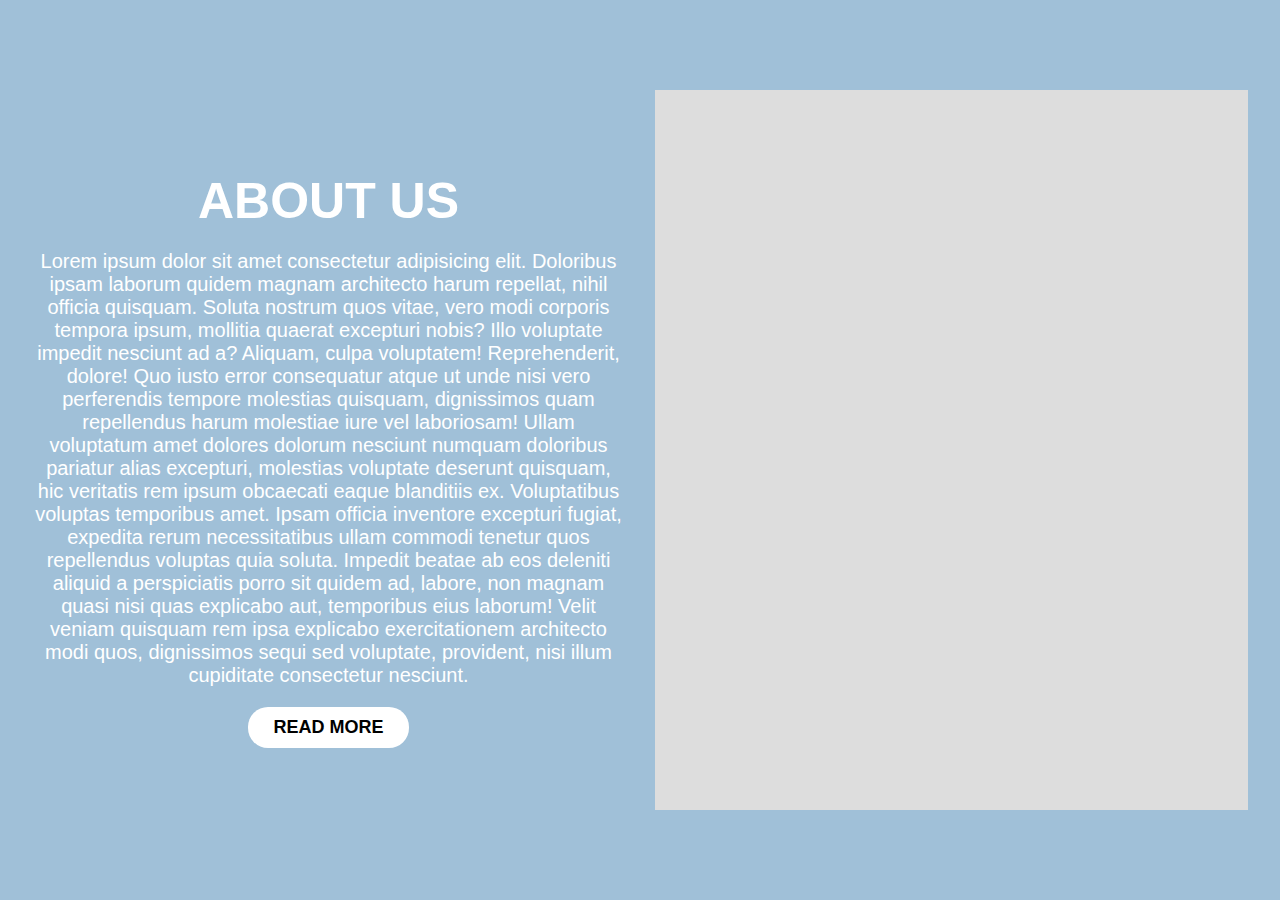
==== about.html @ 5fa44718 "initialize repository" ====
<!DOCTYPE html>
<html lang="en">
<head>
    <meta charset="UTF-8">
    <meta name="viewport" content="width=device-width, initial-scale=1.0">
    <title>Services</title>
    <!-- Styles -->
    <!-- general style -->
    <link rel="stylesheet" href="styles/style.css">

    <!-- Script Js -->
    
</head>
<body>
    <div class="wrapper about">
        <aside class="text">
            <h1>ABOUT US</h1>
            <p>Lorem ipsum dolor sit amet consectetur adipisicing elit. Doloribus ipsam laborum quidem magnam architecto harum repellat, nihil officia quisquam. Soluta nostrum quos vitae, vero modi corporis tempora ipsum, mollitia quaerat excepturi nobis? Illo voluptate impedit nesciunt ad a? Aliquam, culpa voluptatem! Reprehenderit, dolore! Quo iusto error consequatur atque ut unde nisi vero perferendis tempore molestias quisquam, dignissimos quam repellendus harum molestiae iure vel laboriosam! Ullam voluptatum amet dolores dolorum nesciunt numquam doloribus pariatur alias excepturi, molestias voluptate deserunt quisquam, hic veritatis rem ipsum obcaecati eaque blanditiis ex. Voluptatibus voluptas temporibus amet. Ipsam officia inventore excepturi fugiat, expedita rerum necessitatibus ullam commodi tenetur quos repellendus voluptas quia soluta. Impedit beatae ab eos deleniti aliquid a perspiciatis porro sit quidem ad, labore, non magnam quasi nisi quas explicabo aut, temporibus eius laborum! Velit veniam quisquam rem ipsa explicabo exercitationem architecto modi quos, dignissimos sequi sed voluptate, provident, nisi illum cupiditate consectetur nesciunt.</p>
            
            <button id="more">READ MORE</button>
        </aside>
        <div class="image_right">
            <div class="graphic">

            </div>
        </div>
    </div>
</body>
</html>
---- styles/style.css ----
*,*::before,
*::after{
    padding: 0;
    margin: 0;
    list-style: none;
    text-decoration: none;
    box-sizing: border-box;
}
:root{
    --body-color:#A0C0D8;
    --background-color:#fff;
    --text-color:#fff;
    --line-color:#000;
    --move-line-color:#fff;
    --icon-bg-color:#fff;
    --search-bg:#252839;
}
body{
    font-family: Arial, Helvetica, sans-serif;
    background-color: var(--body-color);
}

/* header */
.logo{

}
header{
    padding: 10px;
    display: flex;
    max-width: 1400px;
    margin: 0 auto;
    align-items: center;
    width: 100%;
    justify-content: space-around;
}
.search{
    flex-basis: 30%;
    background-color: var(--search-bg);
    display: flex;
    padding: 1px 5px;
    align-items: center;
    border-radius: 20px;
    gap: 5px;
    justify-content: space-around;
}
.search_icon{
    background-color: var(--icon-bg-color);
    padding: 5px;
    clip-path: circle();

}
.search input{
    width: 90%;
    background-color: transparent;
    border: none;
    outline: none;
    color: var(--text-color);
    padding: 1px;

}
.search i{
    color: var(--line-color);
    font-size: 14px;
}
header nav ul{
    display: flex;
    border-left: 1px solid black;
    height: 30px;
    position: relative;
    align-items: center;
}
header nav ul li{
    margin:0 20px;
}
header nav ul li a{
    color: var(--line-color);
    font-weight: bold;
}

.bar{
    display: none;
}


@media only screen and (max-width:900px){
    .bar{
        display: block;
        z-index: 5;
        position: absolute;
        right: 20px;
    }
    header nav{
        top: 0;
        opacity: 0;
        position: absolute;
        background-color: #ddd;
        display: flex;
        align-items:baseline;
        justify-content: center;
        width: 100%;
        line-height: 40px;
        height: 100%;
        transition: opacity 500ms ease-in-out; /* Transition effect for opacity change */
        z-index: 1;
    }
    header nav ul{
        display: flex;
        flex-direction: column;
        margin-top: 160px;
    }
    header nav ul li{
        margin:0 20px;
    }
    header nav ul li a{
        color: var(--line-color);
        font-weight: bold;
    }
    .search{
        position: absolute;
        z-index: 4;
        opacity: 0;
        top: 100px;
    }
    header{
        justify-content: space-around;
    }
}
/* Resets */

i{
    cursor: pointer;
}
button,
input[type="submit"]{
    cursor: pointer;
}
.underline{
    text-decoration: underline;
}
.center{
    text-align: center;
    width: 100%;
}
.wrapper{
    width: 95%;
    max-width: 1400px;
    margin: 0 auto;
}
.main_wrapper{
    margin: 0 auto;
}

/* About us */
.about{
    color: var(--text-color);
    height: 100vh;
    text-align: center;
    display: flex;
    align-items: center;
}
.text{
    width: 50%;
}
.text > *{
    margin-top: 20px;
}
.text h1{
    font-size: 50px;
}
.text p{
    font-size: 20px;
}
.image_right{
    margin-left: 30px;
    height: 80%;
    background-color: #ddd;
    width: 50%;
}
#more{
    background-color: var(--background-color);
    border: none;
    font-size: 18px;
    padding: 10px 25px;
    font-weight: bold;
    border-radius: 20px;
}


/* Contact */
.contact_wrapper{
    position: relative;
    background-color: #ddd;
    width: 85%;
    max-width: 1000px;
    padding: 30px 50px;
    max-height: max-content;
    border-radius: 25px;
    margin: 60px auto;
}
.contact_box{
    display: flex;
    flex-wrap: wrap;
}
.margin{
    width: 50%;
    min-width: 340px;
    padding: 0 40px;
}
.contact_side{
    margin-top: 35%;
    height: max-content;
}
/* img */
.contact_side img{
    width: 46%;
    top: 0px;
    height: 50%;
    object-fit: cover;
    position: absolute;
}
.contact_box > p{
    font-size: 18px;
}
.contact_wrapper > h1{
    font-size: 42px;
}
.contact_form{
    margin: 30px 0;
}
.contact_form label{
    display: block;
    margin: 8px 0;
}
.contact_form input:not(input[type="submit"]),
.contact_form textarea{
    width: 100%;
    border: none;
    outline: none;
    resize: none;
    border-radius: 20px;
    padding: 10px;
}
.contact_form input[type="submit"]{
    margin: 0 auto;
    display: block;
    background-color: #fff;
    border: none;
    margin-top: 30px;
    padding: 10px 35px;
    font-size: 16px;
    font-weight: bold;
    transition: transform 500ms ease-in-out;
    border-radius: 20px;
}
.contact_form input[type="submit"]:hover{
    transform: scale(1.1);
}
.contact_side *:not(.contact_side *:last-child){
    margin-bottom: 20px;
}
.horizontal_line{
    width:5px;
    border-radius: 30px;
    margin-right: 30px;
    margin-top: 70px;
    height: 300px;
    background-color: brown;
}
.contact_info > div{
    display: flex;
    gap: 20px;
}
.contact_info > div i{
    background-color: #fff;
    border-radius: 50px;
    padding-top:8px;
    height:30px;
    text-align: center;
    width:30px;
    transition: all 400ms ease-in-out;
}
.contact_info > div i:hover{
    padding: 30px;
    background-color: orange;
    height: 30px;
    color: #fff;
    width: 30px;
}
@media only screen and (max-width:900px) {
    .horizontal_line{
        display: none;
    }
    .margin{
        width: 100%;
        padding: 0;
        min-width: 100%;
    }
    .contact_side img{
        width: 100%;
        top: -120px;
        height: 50%;
        object-fit: cover;
        position: relative;
    }
}
@media only screen and (max-width:450px) {
    .contact_wrapper{
        width: 95%;
        padding: 30px 20px;
    }
    .margin{
        margin-top: 10px;
    }
    .contact_wrapper h1{
        font-size: 30px;
    }
    .contact_side img{
        top: 0px;
    }
}
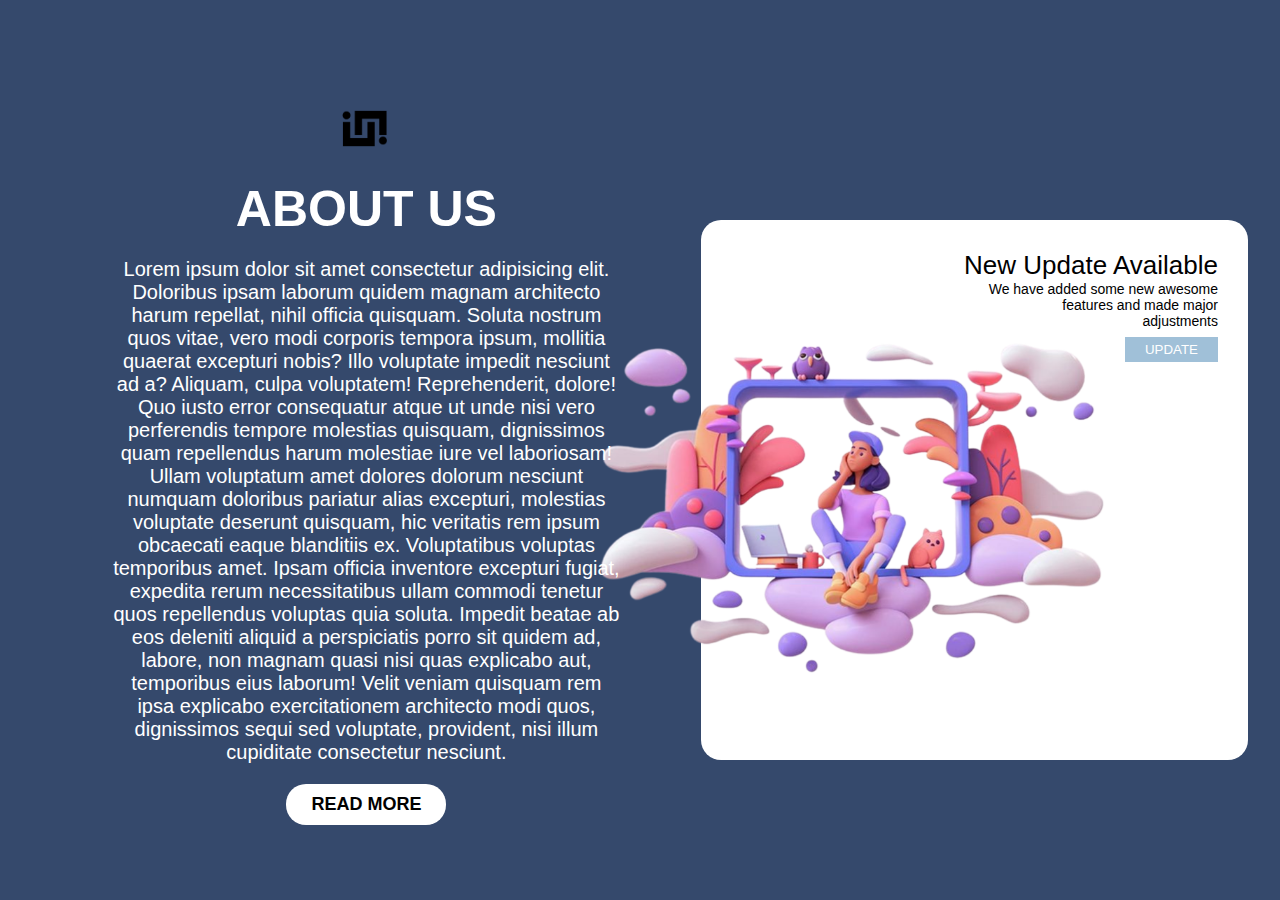
==== commit 54f5f0a2: "with about page" ====
--- a/about.html
+++ b/about.html
@@ -3,25 +3,33 @@
 <head>
     <meta charset="UTF-8">
     <meta name="viewport" content="width=device-width, initial-scale=1.0">
-    <title>Services</title>
+    <title>About</title>
     <!-- Styles -->
     <!-- general style -->
     <link rel="stylesheet" href="styles/style.css">
-
+    <link rel="stylesheet" href="styles/about.css">
     <!-- Script Js -->
     
 </head>
 <body>
     <div class="wrapper about">
         <aside class="text">
+            <div class="logo">
+                <img src="img/logo.png" alt="">
+            </div>
             <h1>ABOUT US</h1>
             <p>Lorem ipsum dolor sit amet consectetur adipisicing elit. Doloribus ipsam laborum quidem magnam architecto harum repellat, nihil officia quisquam. Soluta nostrum quos vitae, vero modi corporis tempora ipsum, mollitia quaerat excepturi nobis? Illo voluptate impedit nesciunt ad a? Aliquam, culpa voluptatem! Reprehenderit, dolore! Quo iusto error consequatur atque ut unde nisi vero perferendis tempore molestias quisquam, dignissimos quam repellendus harum molestiae iure vel laboriosam! Ullam voluptatum amet dolores dolorum nesciunt numquam doloribus pariatur alias excepturi, molestias voluptate deserunt quisquam, hic veritatis rem ipsum obcaecati eaque blanditiis ex. Voluptatibus voluptas temporibus amet. Ipsam officia inventore excepturi fugiat, expedita rerum necessitatibus ullam commodi tenetur quos repellendus voluptas quia soluta. Impedit beatae ab eos deleniti aliquid a perspiciatis porro sit quidem ad, labore, non magnam quasi nisi quas explicabo aut, temporibus eius laborum! Velit veniam quisquam rem ipsa explicabo exercitationem architecto modi quos, dignissimos sequi sed voluptate, provident, nisi illum cupiditate consectetur nesciunt.</p>
             
             <button id="more">READ MORE</button>
         </aside>
         <div class="image_right">
+            <div class="txt">
+                <h4>New Update Available</h4>
+                <p>We have added some new awesome <br> features and made major <br> adjustments</p>
+                <button id="update" class="update_btn">UPDATE</button>
+            </div>
             <div class="graphic">
-
+                <img src="img/about.png" alt="">
             </div>
         </div>
     </div>
--- a/styles/style.css
+++ b/styles/style.css
@@ -9,6 +9,7 @@
 :root{
     --body-color:#A0C0D8;
     --background-color:#fff;
+    --about-bg-color:#35496C;
     --text-color:#fff;
     --line-color:#000;
     --move-line-color:#fff;
@@ -21,11 +22,11 @@
 }
 
 /* header */
-.logo{
-
+.logo img{
+    height: 60px;
 }
 header{
-    padding: 10px;
+    padding: 20px 10px;
     display: flex;
     max-width: 1400px;
     margin: 0 auto;
@@ -83,6 +84,10 @@
 
 
 @media only screen and (max-width:900px){
+    .logo{
+        position: absolute;
+        left: 0;
+    }
     .bar{
         display: block;
         z-index: 5;
@@ -92,15 +97,15 @@
     header nav{
         top: 0;
         opacity: 0;
-        position: absolute;
-        background-color: #ddd;
+        position: fixed;
+        background-color: var(--background-color);
         display: flex;
         align-items:baseline;
         justify-content: center;
         width: 100%;
         line-height: 40px;
-        height: 100%;
-        transition: opacity 500ms ease-in-out; /* Transition effect for opacity change */
+        height: 100vh;
+        transition: opacity 500ms ease-in-out;
         z-index: 1;
     }
     header nav ul{
@@ -148,41 +153,6 @@
 }
 .main_wrapper{
     margin: 0 auto;
-}
-
-/* About us */
-.about{
-    color: var(--text-color);
-    height: 100vh;
-    text-align: center;
-    display: flex;
-    align-items: center;
-}
-.text{
-    width: 50%;
-}
-.text > *{
-    margin-top: 20px;
-}
-.text h1{
-    font-size: 50px;
-}
-.text p{
-    font-size: 20px;
-}
-.image_right{
-    margin-left: 30px;
-    height: 80%;
-    background-color: #ddd;
-    width: 50%;
-}
-#more{
-    background-color: var(--background-color);
-    border: none;
-    font-size: 18px;
-    padding: 10px 25px;
-    font-weight: bold;
-    border-radius: 20px;
 }
 
 
--- a/styles/about.css
+++ b/styles/about.css
@@ -0,0 +1,152 @@
+
+/* About us */
+body{
+    background-color: var(--about-bg-color);
+}
+.about{
+    color: var(--text-color);
+    height: 100vh;
+    text-align: center;
+    display: flex;
+    align-items: center;
+}
+.text{
+    width: 50%;
+    padding: 30px;
+    margin: 0 50px;
+}
+.text > *{
+    margin-top: 20px;
+}
+.text h1{
+    font-size: 50px;
+}
+.text p{
+    font-size: 20px;
+}
+.image_right{
+    background-color: var(--background-color);
+    border-radius: 20px;
+    height: 70vh;
+    margin-top: 50px;
+    z-index: -1;
+    width: 45%;
+    position: relative;
+}
+.image_right .graphic{
+    position: relative;
+    width: 900px;
+    left: -220px;
+    z-index: -1;
+    top: 40px;
+    height: 300px;
+}
+.image_right .txt{
+    color: var(--line-color);
+    position: absolute;
+    right: 0;
+    padding: 30px;
+    text-align: right;
+}
+.image_right .txt h4{
+    font-size: 26px;
+    font-weight: 500;
+}
+.image_right .txt p{
+    font-size: 14px;
+}
+.image_right .txt .update_btn{
+    padding: 5px 20px;
+    background-color:var(--body-color) ;
+    border: none;
+    color: var(--text-color);
+    margin-top: 8px;
+}
+.image_right .graphic img{
+    position: absolute;
+    top: 0;
+    left: 0;
+    width: 100%;
+    object-fit:contain ;
+}
+#more{
+    background-color: var(--background-color);
+    border: none;
+    font-size: 18px;
+    padding: 10px 25px;
+    font-weight: bold;
+    border-radius: 20px;
+}
+@media only screen and (max-width:1600px){
+    .image_right .graphic{
+        width: 850px;
+    }
+}
+@media only screen and (max-width:1400px){
+    .image_right .graphic{
+        width: 800px;
+    }
+
+}
+@media only screen and (max-width:1300px){
+    .image_right .graphic{
+        width: 700px;
+        top: 60px;
+    }
+    .image_right {
+        height: 60vh;
+        margin-top:80px;
+    }
+
+}
+@media only screen and (max-width:1080px){
+    .about{
+        height: 100%;
+        flex-direction: column-reverse;
+    }
+    .image_right{
+        width: 100%;
+        height: max-content;
+    }
+    .image_right .graphic{
+        position: relative;
+        width: 100%;
+        left: 0px;
+        top: 40px;
+        height: fit-content;
+    }
+    .image_right .graphic img{
+        position: relative;
+        width: 100%;
+        left: 0px;
+        min-width: 300px;
+    }
+    .logo{
+        display: block;
+        width: 100%;
+        position: relative;
+    }
+    .text{
+        width: 100%;
+        padding: 30px;
+        margin: -50px 50px;
+    }
+}
+@media only screen and (max-width:500px){
+    .image_right .txt{
+        text-align: center;
+        padding: 60px;
+        position: relative;
+    }
+    .image_right .txt h4{
+        font-size: 30px;
+        width: 100%;
+        font-weight: 500;
+    }
+    .image_right .txt p{
+        font-size: 16px;
+    }
+    .image_right .graphic img{
+        display: none;
+    }
+}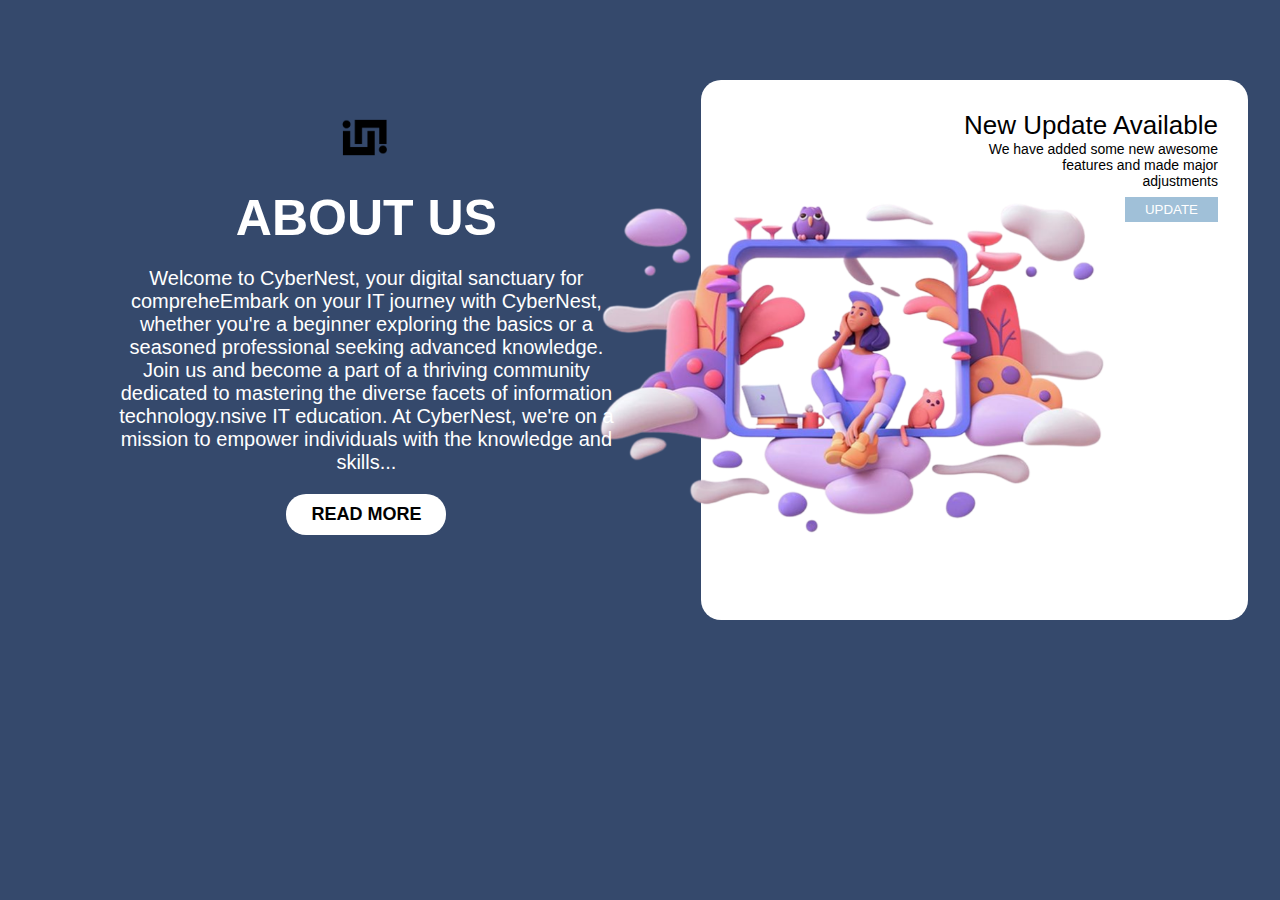
==== commit 83147201: "add service page" ====
--- a/about.html
+++ b/about.html
@@ -15,10 +15,12 @@
     <div class="wrapper about">
         <aside class="text">
             <div class="logo">
-                <img src="img/logo.png" alt="">
+                <a href="index.html">
+                    <img src="img/logo.png" alt="">
+                </a>
             </div>
             <h1>ABOUT US</h1>
-            <p>Lorem ipsum dolor sit amet consectetur adipisicing elit. Doloribus ipsam laborum quidem magnam architecto harum repellat, nihil officia quisquam. Soluta nostrum quos vitae, vero modi corporis tempora ipsum, mollitia quaerat excepturi nobis? Illo voluptate impedit nesciunt ad a? Aliquam, culpa voluptatem! Reprehenderit, dolore! Quo iusto error consequatur atque ut unde nisi vero perferendis tempore molestias quisquam, dignissimos quam repellendus harum molestiae iure vel laboriosam! Ullam voluptatum amet dolores dolorum nesciunt numquam doloribus pariatur alias excepturi, molestias voluptate deserunt quisquam, hic veritatis rem ipsum obcaecati eaque blanditiis ex. Voluptatibus voluptas temporibus amet. Ipsam officia inventore excepturi fugiat, expedita rerum necessitatibus ullam commodi tenetur quos repellendus voluptas quia soluta. Impedit beatae ab eos deleniti aliquid a perspiciatis porro sit quidem ad, labore, non magnam quasi nisi quas explicabo aut, temporibus eius laborum! Velit veniam quisquam rem ipsa explicabo exercitationem architecto modi quos, dignissimos sequi sed voluptate, provident, nisi illum cupiditate consectetur nesciunt.</p>
+            <p>Welcome to CyberNest, your digital sanctuary for compreheEmbark on your IT journey with CyberNest, whether you're a beginner exploring the basics or a seasoned professional seeking advanced knowledge. Join us and become a part of a thriving community dedicated to mastering the diverse facets of information technology.nsive IT education. At CyberNest, we're on a mission to empower individuals with the knowledge and skills...</p>
             
             <button id="more">READ MORE</button>
         </aside>
--- a/styles/style.css
+++ b/styles/style.css
@@ -48,7 +48,6 @@
     background-color: var(--icon-bg-color);
     padding: 5px;
     clip-path: circle();
-
 }
 .search input{
     width: 90%;
@@ -106,7 +105,7 @@
         line-height: 40px;
         height: 100vh;
         transition: opacity 500ms ease-in-out;
-        z-index: 1;
+        z-index: -1;
     }
     header nav ul{
         display: flex;
--- a/styles/about.css
+++ b/styles/about.css
@@ -5,7 +5,7 @@
 }
 .about{
     color: var(--text-color);
-    height: 100vh;
+    height: 100%;
     text-align: center;
     display: flex;
     align-items: center;
@@ -99,7 +99,16 @@
     }
 
 }
-@media only screen and (max-width:1080px){
+@media only screen and (max-width:1070px){
+    .image_right .graphic{
+        position: relative;
+        width: 180%;
+        left: -80%;
+        top: 40px;
+        height: fit-content;
+    }
+}
+@media only screen and (max-width:900px){
     .about{
         height: 100%;
         flex-direction: column-reverse;
@@ -111,7 +120,7 @@
     .image_right .graphic{
         position: relative;
         width: 100%;
-        left: 0px;
+        left: 0;
         top: 40px;
         height: fit-content;
     }
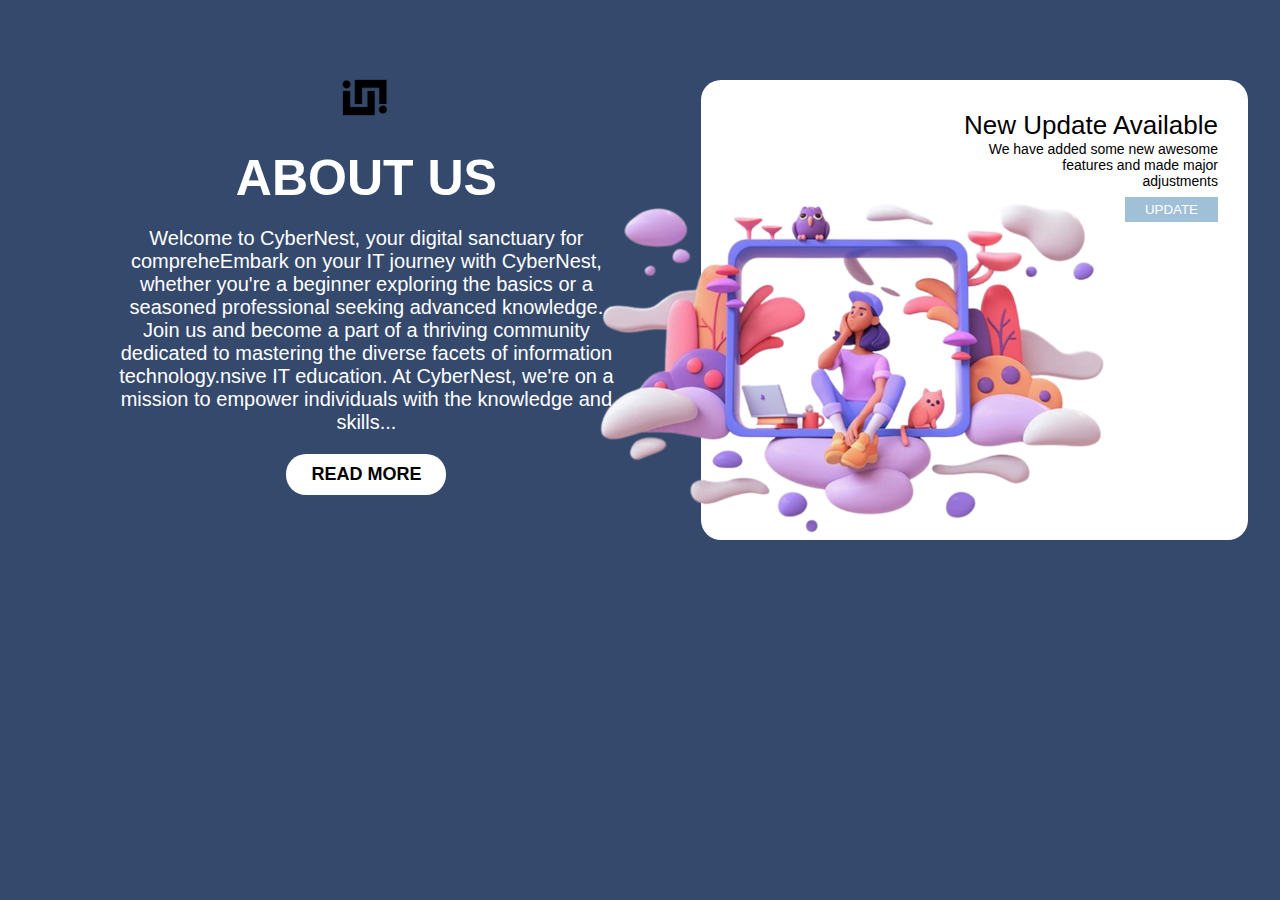
==== commit 0721ed59: "signup and fix other error" ====
--- a/about.html
+++ b/about.html
@@ -15,7 +15,7 @@
     <div class="wrapper about">
         <aside class="text">
             <div class="logo">
-                <a href="index.html">
+                <a href="account.html">
                     <img src="img/logo.png" alt="">
                 </a>
             </div>
--- a/styles/style.css
+++ b/styles/style.css
@@ -5,6 +5,9 @@
     list-style: none;
     text-decoration: none;
     box-sizing: border-box;
+}
+a{
+    color: #fff;
 }
 :root{
     --body-color:#A0C0D8;
@@ -35,7 +38,7 @@
     justify-content: space-around;
 }
 .search{
-    flex-basis: 30%;
+    flex-basis: 25%;
     background-color: var(--search-bg);
     display: flex;
     padding: 1px 5px;
@@ -58,6 +61,9 @@
     padding: 1px;
 
 }
+nav i{
+    margin-left: 10px;
+}
 .search i{
     color: var(--line-color);
     font-size: 14px;
@@ -70,7 +76,7 @@
     align-items: center;
 }
 header nav ul li{
-    margin:0 20px;
+    margin:0 10px;
 }
 header nav ul li a{
     color: var(--line-color);
@@ -80,8 +86,24 @@
 .bar{
     display: none;
 }
-
-
+.language_con{
+    display: flex;
+    gap: 10px;
+}
+
+@media only screen and (max-width:1000px){
+    .search{
+        flex-basis: 20%;
+        background-color: var(--search-bg);
+        display: flex;
+        margin: 0 10px;
+        padding: 1px 5px;
+        align-items: center;
+        border-radius: 20px;
+        gap: 5px;
+        justify-content: space-around;
+    }
+}
 @media only screen and (max-width:900px){
     .logo{
         position: absolute;
--- a/styles/about.css
+++ b/styles/about.css
@@ -95,6 +95,7 @@
     }
     .image_right {
         height: 60vh;
+        max-height: 460px;
         margin-top:80px;
     }
 
